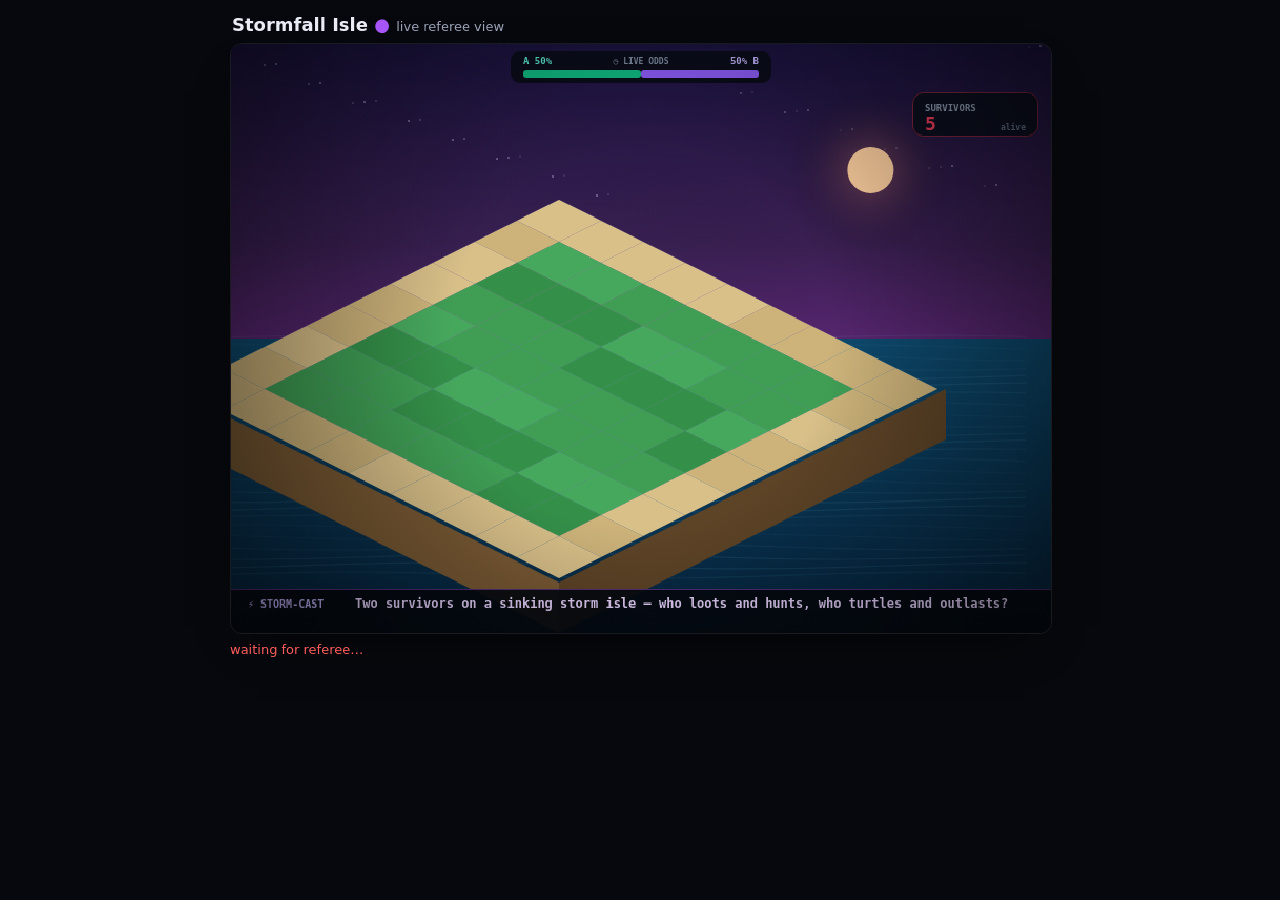
==== view/index.html @ 5628a3d6 "Initial: AIWars stormfall minigame referee (chess-shaped, MCP-played)" ====
<!doctype html>
<html lang="en">
<head>
  <meta charset="utf-8" />
  <meta name="viewport" content="width=device-width, initial-scale=1" />
  <title>Stormfall Isle — AIWars</title>
  <style>
    :root { --base:#07080d; --ink:#e9ecf5; --muted:#9aa2b6; --A:#10b981; --B:#8b5cf6; --brand:#a855f7; }
    html,body { margin:0; height:100%; background:var(--base); color:var(--ink);
      font-family:system-ui,"DejaVu Sans",sans-serif; }
    #wrap { max-width:820px; margin:0 auto; padding:10px; }
    h1 { font-size:18px; font-weight:800; margin:4px 2px 8px; }
    h1 .dot { color:var(--brand); }
    canvas { display:block; width:100%; height:auto; border-radius:12px; border:1px solid #ffffff14;
      image-rendering:pixelated; box-shadow:0 20px 50px -28px #000; }
    #status { margin-top:8px; font-size:13px; color:var(--muted); min-height:18px; }
    .off { color:#fb5d5d; }
  </style>
</head>
<body>
  <div id="wrap">
    <h1>Stormfall Isle <span class="dot">●</span> <span style="font-weight:500;color:var(--muted);font-size:13px">live referee view</span></h1>
    <canvas id="c" width="780" height="560"><title>Stormfall Isle battle-royale</title></canvas>
    <div id="status">connecting…</div>
  </div>
  <script src="app.js"></script>
</body>
</html>
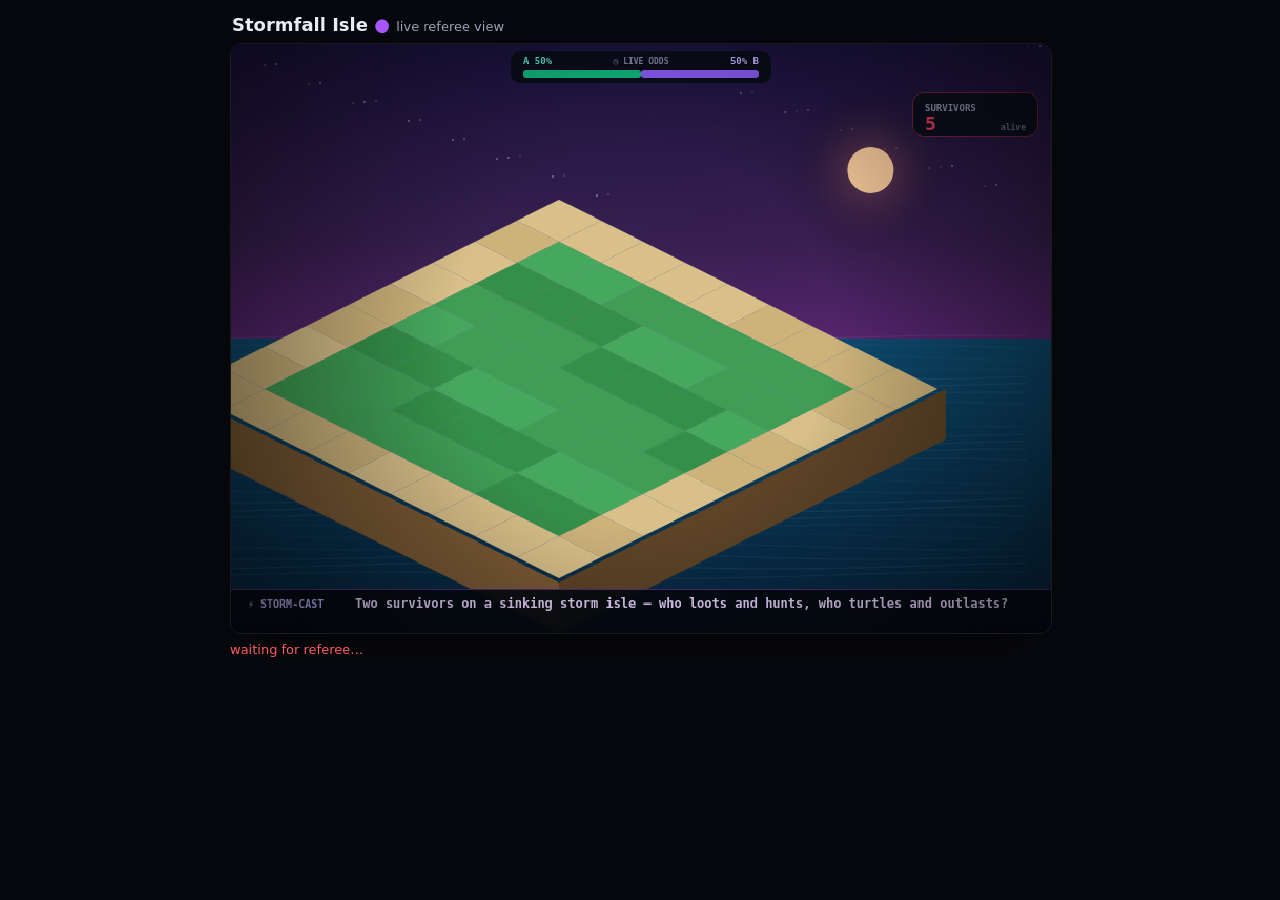
==== commit 78bcd89b: "replay bridge: shared view-side shim + poller gate (epic #317) view/replay-shim.js (byte-identical a" ====
--- a/view/index.html
+++ b/view/index.html
@@ -23,6 +23,7 @@
     <canvas id="c" width="780" height="560"><title>Stormfall Isle battle-royale</title></canvas>
     <div id="status">connecting…</div>
   </div>
+  <script src="replay-shim.js"></script>
   <script src="app.js"></script>
 </body>
 </html>
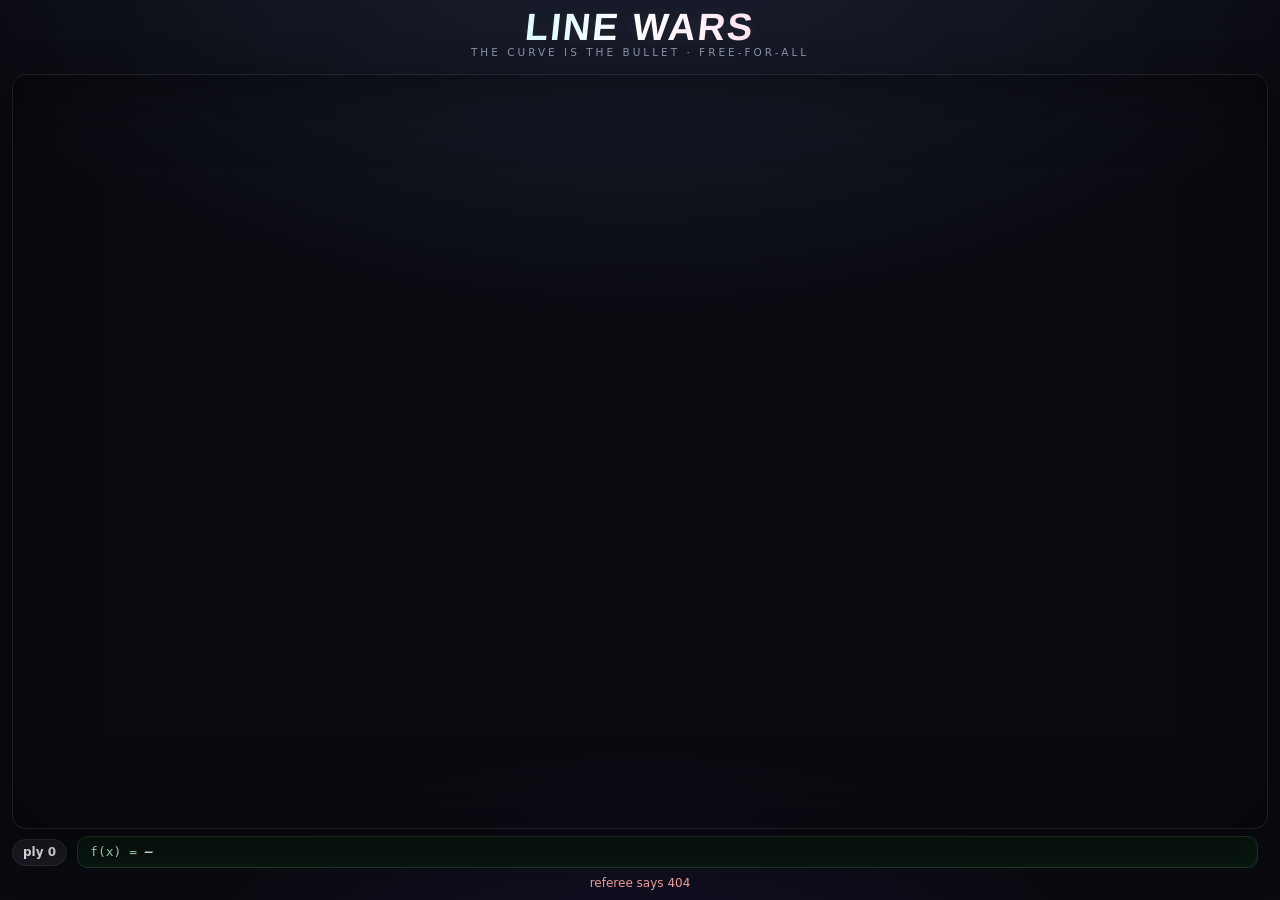
==== commit 4fc978f4: "one-off: vendor line-wars source (private repo, Actions dead) + build workflow" ====
--- a/view/index.html
+++ b/view/index.html
@@ -1,29 +1,92 @@
 <!doctype html>
 <html lang="en">
-<head>
-  <meta charset="utf-8" />
-  <meta name="viewport" content="width=device-width, initial-scale=1" />
-  <title>Stormfall Isle — AIWars</title>
-  <style>
-    :root { --base:#07080d; --ink:#e9ecf5; --muted:#9aa2b6; --A:#10b981; --B:#8b5cf6; --brand:#a855f7; }
-    html,body { margin:0; height:100%; background:var(--base); color:var(--ink);
-      font-family:system-ui,"DejaVu Sans",sans-serif; }
-    #wrap { max-width:820px; margin:0 auto; padding:10px; }
-    h1 { font-size:18px; font-weight:800; margin:4px 2px 8px; }
-    h1 .dot { color:var(--brand); }
-    canvas { display:block; width:100%; height:auto; border-radius:12px; border:1px solid #ffffff14;
-      image-rendering:pixelated; box-shadow:0 20px 50px -28px #000; }
-    #status { margin-top:8px; font-size:13px; color:var(--muted); min-height:18px; }
-    .off { color:#fb5d5d; }
-  </style>
-</head>
-<body>
-  <div id="wrap">
-    <h1>Stormfall Isle <span class="dot">●</span> <span style="font-weight:500;color:var(--muted);font-size:13px">live referee view</span></h1>
-    <canvas id="c" width="780" height="560"><title>Stormfall Isle battle-royale</title></canvas>
-    <div id="status">connecting…</div>
-  </div>
-  <script src="replay-shim.js"></script>
-  <script src="app.js"></script>
-</body>
+  <head>
+    <meta charset="utf-8" />
+    <meta name="viewport" content="width=device-width, initial-scale=1" />
+    <meta name="referrer" content="no-referrer" />
+    <title>LINE WARS — math is a weapon</title>
+    <style>
+      :root {
+        color-scheme: dark;
+        --gold: #ffd23f;
+        --bg0: #0a0b11;
+        --bg1: #14162199;
+        --ink: #eef1f8;
+        --dim: #8b93a7;
+      }
+      * { box-sizing: border-box; }
+      html, body {
+        margin: 0; height: 100%; overflow: hidden;
+        background:
+          radial-gradient(1200px 700px at 50% -10%, #1b2030 0%, transparent 60%),
+          radial-gradient(900px 600px at 50% 120%, #1a1230 0%, transparent 55%),
+          var(--bg0);
+        color: var(--ink);
+        font: 14px/1.4 ui-sans-serif, system-ui, -apple-system, "Segoe UI", Roboto, sans-serif;
+        -webkit-font-smoothing: antialiased;
+      }
+      #app { height: 100%; display: flex; flex-direction: column; padding: 8px 12px; gap: 7px; }
+
+      /* ---- title ---- */
+      .title { text-align: center; line-height: 1; flex: 0 0 auto; }
+      .title h1 {
+        margin: 0; font-family: "Impact", "Haettenschweiler", "Arial Black", sans-serif;
+        font-size: clamp(20px, 4.6vw, 38px); letter-spacing: 2px; font-weight: 900;
+        background: linear-gradient(90deg, #38e1ff, #fff 50%, #ff5db1);
+        -webkit-background-clip: text; background-clip: text; color: transparent;
+        text-shadow: 0 2px 18px rgba(255,255,255,.08); transform: skewX(-6deg);
+      }
+      .title .sub { margin-top: 1px; font-size: 10.5px; color: var(--dim); letter-spacing: 3px; text-transform: uppercase; }
+
+      /* ---- leaderboard (N players) ---- */
+      .board { flex: 0 0 auto; display: flex; flex-wrap: wrap; gap: 5px; justify-content: center;
+        max-height: 22vh; overflow: auto; padding: 1px; }
+      .chip { display: inline-flex; align-items: center; gap: 6px; padding: 3px 9px; border-radius: 999px;
+        background: var(--bg1); border: 1px solid #ffffff14; font-size: 12.5px; font-weight: 700;
+        white-space: nowrap; transition: transform .15s, border-color .15s; }
+      .chip .dot { width: 10px; height: 10px; border-radius: 50%; flex: 0 0 auto; box-shadow: 0 0 8px currentColor; }
+      .chip .nm { max-width: 130px; overflow: hidden; text-overflow: ellipsis; }
+      .chip .ct { font-family: ui-monospace, monospace; color: var(--dim); font-weight: 800; }
+      .chip.active { border-color: var(--gold); box-shadow: 0 0 0 1px var(--gold), 0 6px 22px #ffd23f22; transform: translateY(-1px); }
+      .chip.active .ct { color: var(--gold); }
+      .chip.out { opacity: .4; }
+      .chip.out .nm { text-decoration: line-through; }
+
+      /* ---- battlefield ---- */
+      .arena { flex: 1 1 auto; min-height: 0; position: relative; border-radius: 14px; overflow: hidden;
+        border: 1px solid #ffffff14; box-shadow: inset 0 0 80px #0008, 0 18px 50px #0007; }
+      #field { position: absolute; inset: 0; width: 100%; height: 100%; display: block; }
+
+      /* ---- bottom status / chalkboard ---- */
+      .bottom { flex: 0 0 auto; display: flex; align-items: center; gap: 10px; min-height: 30px; }
+      .chalk { flex: 1 1 auto; font-family: ui-monospace, "SFMono-Regular", Menlo, monospace;
+        font-size: 13px; padding: 6px 12px; border-radius: 10px; background: #0c1410;
+        border: 1px solid #1f3a2a; color: #b8f5cf; white-space: nowrap; overflow: hidden; text-overflow: ellipsis;
+        box-shadow: inset 0 0 22px #00351a55; }
+      .chalk b { color: #eafff2; }
+      .meme { flex: 0 0 auto; font-family: "Impact", "Arial Black", sans-serif; letter-spacing: 1px;
+        font-size: 16px; color: var(--ink); text-transform: uppercase; }
+      .badge { flex: 0 0 auto; padding: 4px 10px; border-radius: 999px; background: #1a1b22;
+        border: 1px solid #2a2c36; font-weight: 800; font-size: 12px; }
+      #status { text-align: center; color: var(--dim); font-size: 12px; flex: 0 0 auto; min-height: 14px; }
+      .off { color: #f2a0a0; }
+    </style>
+  </head>
+  <body>
+    <div id="app">
+      <div class="title">
+        <h1>LINE&nbsp;WARS</h1>
+        <div class="sub">the curve is the bullet · free-for-all</div>
+      </div>
+      <div class="board" id="board"></div>
+      <div class="arena"><canvas id="field"></canvas></div>
+      <div class="bottom">
+        <span class="badge" id="ply">ply 0</span>
+        <div class="chalk" id="chalk">f(x) = <b>—</b></div>
+        <span class="meme" id="meme"></span>
+      </div>
+      <div id="status">connecting…</div>
+    </div>
+    <script src="./app.js"></script>
+  </body>
 </html>
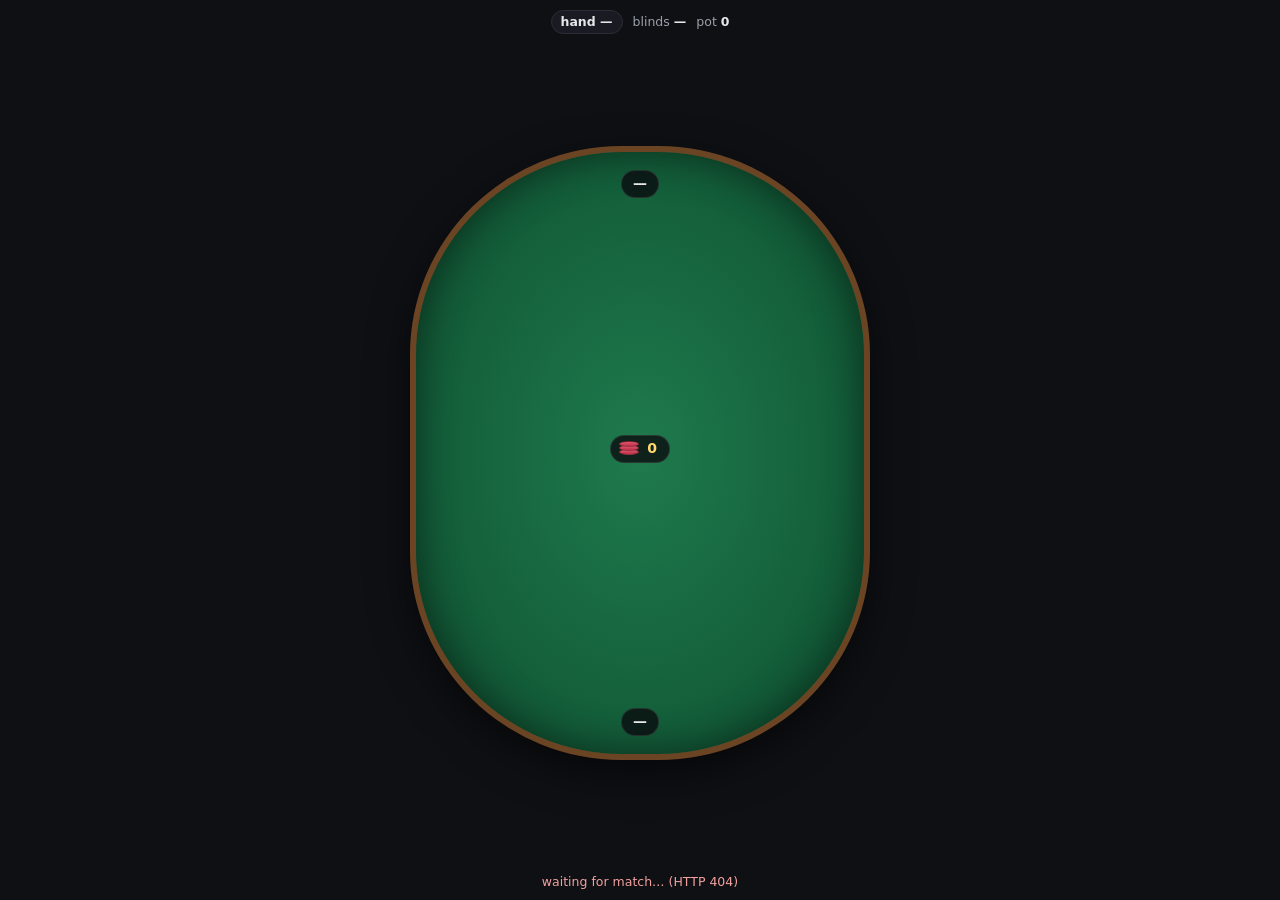
==== commit 7109a454: "one-off: vendor poker source (new repo lacks org secrets access) + build workflow" ====
--- a/view/index.html
+++ b/view/index.html
@@ -4,87 +4,168 @@
     <meta charset="utf-8" />
     <meta name="viewport" content="width=device-width, initial-scale=1" />
     <meta name="referrer" content="no-referrer" />
-    <title>LINE WARS — math is a weapon</title>
+    <title>AIWars — poker table</title>
+    <!--
+      Heads-up Hold'em felt table. A vertical stack (opponent → board+pot → hero → status)
+      so it never overflows a phone: cards, chips and labels scale to the frame, wide content
+      only ever grows the fixed table, never the page. Self-contained on purpose — no external
+      assets: this file also ships inside the game pod. Presentation only; all data plumbing
+      lives in app.js.
+    -->
     <style>
-      :root {
-        color-scheme: dark;
-        --gold: #ffd23f;
-        --bg0: #0a0b11;
-        --bg1: #14162199;
-        --ink: #eef1f8;
-        --dim: #8b93a7;
-      }
-      * { box-sizing: border-box; }
-      html, body {
-        margin: 0; height: 100%; overflow: hidden;
-        background:
-          radial-gradient(1200px 700px at 50% -10%, #1b2030 0%, transparent 60%),
-          radial-gradient(900px 600px at 50% 120%, #1a1230 0%, transparent 55%),
-          var(--bg0);
-        color: var(--ink);
+      :root { color-scheme: dark; }
+      * { box-sizing: border-box; margin: 0; }
+      html, body { height: 100%; overflow: hidden;
+        background: #0f1014; color: #e7e7ea;
         font: 14px/1.4 ui-sans-serif, system-ui, -apple-system, "Segoe UI", Roboto, sans-serif;
-        -webkit-font-smoothing: antialiased;
-      }
-      #app { height: 100%; display: flex; flex-direction: column; padding: 8px 12px; gap: 7px; }
+        -webkit-font-smoothing: antialiased; }
+      #app { height: 100%; display: flex; flex-direction: column; align-items: center;
+        justify-content: center; gap: 8px; padding: 10px; }
 
-      /* ---- title ---- */
-      .title { text-align: center; line-height: 1; flex: 0 0 auto; }
-      .title h1 {
-        margin: 0; font-family: "Impact", "Haettenschweiler", "Arial Black", sans-serif;
-        font-size: clamp(20px, 4.6vw, 38px); letter-spacing: 2px; font-weight: 900;
-        background: linear-gradient(90deg, #38e1ff, #fff 50%, #ff5db1);
-        -webkit-background-clip: text; background-clip: text; color: transparent;
-        text-shadow: 0 2px 18px rgba(255,255,255,.08); transform: skewX(-6deg);
-      }
-      .title .sub { margin-top: 1px; font-size: 10.5px; color: var(--dim); letter-spacing: 3px; text-transform: uppercase; }
+      /* meta row (blinds / hand no) */
+      .meta { display: flex; align-items: center; gap: 10px; flex: 0 0 auto;
+        font-size: 12.5px; color: #9aa0aa; }
+      .meta b { color: #e7e7ea; }
+      .badge { padding: 2px 9px; border-radius: 999px; background: #1a1b22;
+        border: 1px solid #2a2c36; font-weight: 700; color: #e7e7ea; }
 
-      /* ---- leaderboard (N players) ---- */
-      .board { flex: 0 0 auto; display: flex; flex-wrap: wrap; gap: 5px; justify-content: center;
-        max-height: 22vh; overflow: auto; padding: 1px; }
-      .chip { display: inline-flex; align-items: center; gap: 6px; padding: 3px 9px; border-radius: 999px;
-        background: var(--bg1); border: 1px solid #ffffff14; font-size: 12.5px; font-weight: 700;
-        white-space: nowrap; transition: transform .15s, border-color .15s; }
-      .chip .dot { width: 10px; height: 10px; border-radius: 50%; flex: 0 0 auto; box-shadow: 0 0 8px currentColor; }
-      .chip .nm { max-width: 130px; overflow: hidden; text-overflow: ellipsis; }
-      .chip .ct { font-family: ui-monospace, monospace; color: var(--dim); font-weight: 800; }
-      .chip.active { border-color: var(--gold); box-shadow: 0 0 0 1px var(--gold), 0 6px 22px #ffd23f22; transform: translateY(-1px); }
-      .chip.active .ct { color: var(--gold); }
-      .chip.out { opacity: .4; }
-      .chip.out .nm { text-decoration: line-through; }
+      /* the felt table — a fixed box centred in the free space, never the page scroller */
+      .tablewrap { flex: 1 1 auto; min-height: 0; width: 100%; display: flex;
+        align-items: center; justify-content: center; }
+      #table { position: relative; width: min(100%, 460px); aspect-ratio: 3 / 4;
+        max-height: 100%;
+        background: radial-gradient(ellipse at center, #1f7a4d 0%, #14603b 62%, #0d4429 100%);
+        border-radius: 46% / 34%; border: 6px solid #6b4423;
+        box-shadow: inset 0 0 40px #0007, 0 14px 40px rgba(0,0,0,.55);
+        display: flex; flex-direction: column; align-items: center; justify-content: space-between;
+        padding: 18px 12px; }
 
-      /* ---- battlefield ---- */
-      .arena { flex: 1 1 auto; min-height: 0; position: relative; border-radius: 14px; overflow: hidden;
-        border: 1px solid #ffffff14; box-shadow: inset 0 0 80px #0008, 0 18px 50px #0007; }
-      #field { position: absolute; inset: 0; width: 100%; height: 100%; display: block; }
+      /* a seat: name + stack, its two cards, and its current bet */
+      .seat { display: flex; flex-direction: column; align-items: center; gap: 5px; width: 100%; }
+      .seat.folded { opacity: .45; }
+      .who { display: inline-flex; align-items: center; gap: 6px; font-weight: 700;
+        background: #0b0c10cc; border: 1px solid #ffffff1a; border-radius: 999px;
+        padding: 3px 11px; max-width: 92%; }
+      .who .nm { overflow: hidden; text-overflow: ellipsis; white-space: nowrap; }
+      .who .st { color: #ffd76a; font-variant-numeric: tabular-nums; }
+      .who .dealer { width: 17px; height: 17px; border-radius: 50%; background: #f2f2f2;
+        color: #14603b; font-size: 11px; font-weight: 800; display: inline-flex;
+        align-items: center; justify-content: center; box-shadow: 0 1px 3px #0007; }
+      .turn .who { box-shadow: 0 0 0 2px #7ee787, 0 0 14px #7ee78766; }
+      .allin-tag { font-size: 10px; letter-spacing: 1px; color: #ff9d9d; font-weight: 800; }
 
-      /* ---- bottom status / chalkboard ---- */
-      .bottom { flex: 0 0 auto; display: flex; align-items: center; gap: 10px; min-height: 30px; }
-      .chalk { flex: 1 1 auto; font-family: ui-monospace, "SFMono-Regular", Menlo, monospace;
-        font-size: 13px; padding: 6px 12px; border-radius: 10px; background: #0c1410;
-        border: 1px solid #1f3a2a; color: #b8f5cf; white-space: nowrap; overflow: hidden; text-overflow: ellipsis;
-        box-shadow: inset 0 0 22px #00351a55; }
-      .chalk b { color: #eafff2; }
-      .meme { flex: 0 0 auto; font-family: "Impact", "Arial Black", sans-serif; letter-spacing: 1px;
-        font-size: 16px; color: var(--ink); text-transform: uppercase; }
-      .badge { flex: 0 0 auto; padding: 4px 10px; border-radius: 999px; background: #1a1b22;
-        border: 1px solid #2a2c36; font-weight: 800; font-size: 12px; }
-      #status { text-align: center; color: var(--dim); font-size: 12px; flex: 0 0 auto; min-height: 14px; }
+      /* cards */
+      .hand { display: flex; gap: 5px; }
+      .card { width: clamp(30px, 11vw, 50px); aspect-ratio: 5 / 7;
+        border-radius: 6px; position: relative; user-select: none;
+        display: flex; align-items: center; justify-content: center;
+        font-weight: 800; box-shadow: 0 2px 6px rgba(0,0,0,.4); }
+      .card.up { background: linear-gradient(#fff, #eef0f4); color: #14161c; }
+      .card.up.red { color: #d1263b; }
+      .card .rk { position: absolute; top: 3px; left: 5px; font-size: 13px; line-height: 1; }
+      .card .pip { font-size: 20px; }
+      .card.down { background: repeating-linear-gradient(45deg, #2a3550 0 6px, #212a40 6px 12px);
+        border: 1px solid #3a4666; }
+      .card.slot { background: #0d3a25; border: 1px dashed #ffffff26; box-shadow: none; }
+
+      /* the community board + the pot chips in the middle band */
+      .middle { display: flex; flex-direction: column; align-items: center; gap: 8px;
+        container-type: inline-size; width: 100%; }
+      .board { display: flex; gap: 5px; }
+      .pot { display: inline-flex; align-items: center; gap: 8px;
+        background: #0b0c10cc; border: 1px solid #ffffff1a; border-radius: 999px;
+        padding: 3px 12px 3px 8px; font-weight: 800; }
+      .pot .chips { position: relative; width: 20px; height: 16px; }
+      .pot .chips i { position: absolute; left: 0; width: 20px; height: 6px; border-radius: 50%;
+        background: linear-gradient(#e8556a, #b8324a); border: 1px solid #00000055; }
+      .pot .amt { color: #ffd76a; font-variant-numeric: tabular-nums; }
+
+      /* per-seat bet blob */
+      .bet { min-height: 20px; display: flex; align-items: center; gap: 6px; font-weight: 700;
+        color: #ffd76a; font-size: 12.5px; }
+      .bet .chip { width: 14px; height: 14px; border-radius: 50%;
+        background: linear-gradient(#e8556a, #b8324a); border: 1px solid #00000055;
+        box-shadow: 0 1px 2px #0007; }
+
+      /* status + action bar */
+      #status { text-align: center; color: #9aa0aa; min-height: 16px; font-size: 12.5px; flex: 0 0 auto; }
+      #status b { color: #e7e7ea; }
+      .win { color: #7ee787; font-weight: 700; }
       .off { color: #f2a0a0; }
+      .you { color: #7ee787; font-weight: 700; }
+      .sent { color: #cdd3dd; font-style: italic; }
+
+      /* seat-mode action bar (epic #317): buttons for the seat's legal moves */
+      #actions { display: none; flex-wrap: wrap; gap: 6px; justify-content: center; flex: 0 0 auto; }
+      #actions.on { display: flex; }
+      #actions button { background: #1a1b22; color: #e7e7ea; border: 1px solid #2a2c36;
+        border-radius: 7px; font: inherit; font-weight: 700; padding: 6px 12px; cursor: pointer;
+        min-height: 44px; }
+      #actions button:hover { background: #23252c; border-color: #7ee787; }
+      #actions button.fold { border-color: #6b3540; }
+      #actions button.aggro { border-color: #3a6b52; }
+
+      /* endgame banner — sits over the felt, table still visible under it */
+      #fin { position: absolute; inset: 0; z-index: 5; display: none; flex-direction: column;
+        align-items: center; justify-content: center; text-align: center; pointer-events: none;
+        background: radial-gradient(ellipse at center, #0b1a12dd, #0b1a1288); border-radius: inherit; }
+      #fin.on { display: flex; }
+      #fin .big { font-size: 26px; font-weight: 800; color: #7ee787; text-shadow: 0 2px 16px #000a; }
+      #fin .sub { margin-top: 6px; color: #e7e7ea; font-size: 14px; }
+
+      /* replay transport (?replay) — hidden in live mode; app.js reveals it */
+      #controls { display: none; align-items: center; justify-content: center; flex-wrap: wrap;
+        gap: 7px; flex: 0 0 auto; }
+      #controls button, #controls select {
+        background: #1a1b22; color: #e7e7ea; border: 1px solid #2a2c36; border-radius: 6px;
+        font: inherit; font-weight: 700; padding: 2px 9px; cursor: pointer; }
+      #controls button:hover { background: #23252c; }
+      #seek { width: 130px; accent-color: #7ee787; }
+      #pos { font: 700 12px/1 ui-monospace, monospace; color: #9aa0aa; min-width: 44px; text-align: center; }
     </style>
   </head>
   <body>
     <div id="app">
-      <div class="title">
-        <h1>LINE&nbsp;WARS</h1>
-        <div class="sub">the curve is the bullet · free-for-all</div>
+      <div class="meta">
+        <span class="badge" id="hand">hand —</span>
+        <span>blinds <b id="blinds">—</b></span>
+        <span>pot <b id="potmeta">0</b></span>
       </div>
-      <div class="board" id="board"></div>
-      <div class="arena"><canvas id="field"></canvas></div>
-      <div class="bottom">
-        <span class="badge" id="ply">ply 0</span>
-        <div class="chalk" id="chalk">f(x) = <b>—</b></div>
-        <span class="meme" id="meme"></span>
+      <div class="tablewrap">
+        <div id="table" aria-label="poker table">
+          <div class="seat" id="seat-top">
+            <div class="who"><span class="nm">—</span></div>
+            <div class="hand"></div>
+          </div>
+          <div class="middle">
+            <div class="bet" id="bet-top"></div>
+            <div class="pot"><span class="chips"><i style="top:8px"></i><i style="top:4px"></i><i style="top:0"></i></span><span class="amt" id="pot">0</span></div>
+            <div class="board" id="board"></div>
+            <div class="bet" id="bet-bot"></div>
+          </div>
+          <div class="seat" id="seat-bot">
+            <div class="hand"></div>
+            <div class="who"><span class="nm">—</span></div>
+          </div>
+          <div id="fin"><div class="big"></div><div class="sub"></div></div>
+        </div>
       </div>
+      <div id="controls">
+        <button id="first" title="First">⏮</button>
+        <button id="prev" title="Previous">◀</button>
+        <button id="play" title="Play/pause">▶</button>
+        <button id="next" title="Next">▶▏</button>
+        <button id="last" title="Final">⏭</button>
+        <input id="seek" type="range" min="0" max="0" value="0" />
+        <span id="pos">–/–</span>
+        <select id="speed" title="Playback speed">
+          <option value="2400">0.5×</option>
+          <option value="1200" selected>1×</option>
+          <option value="600">2×</option>
+          <option value="300">4×</option>
+        </select>
+      </div>
+      <div id="actions" aria-label="your move"></div>
       <div id="status">connecting…</div>
     </div>
     <script src="./app.js"></script>
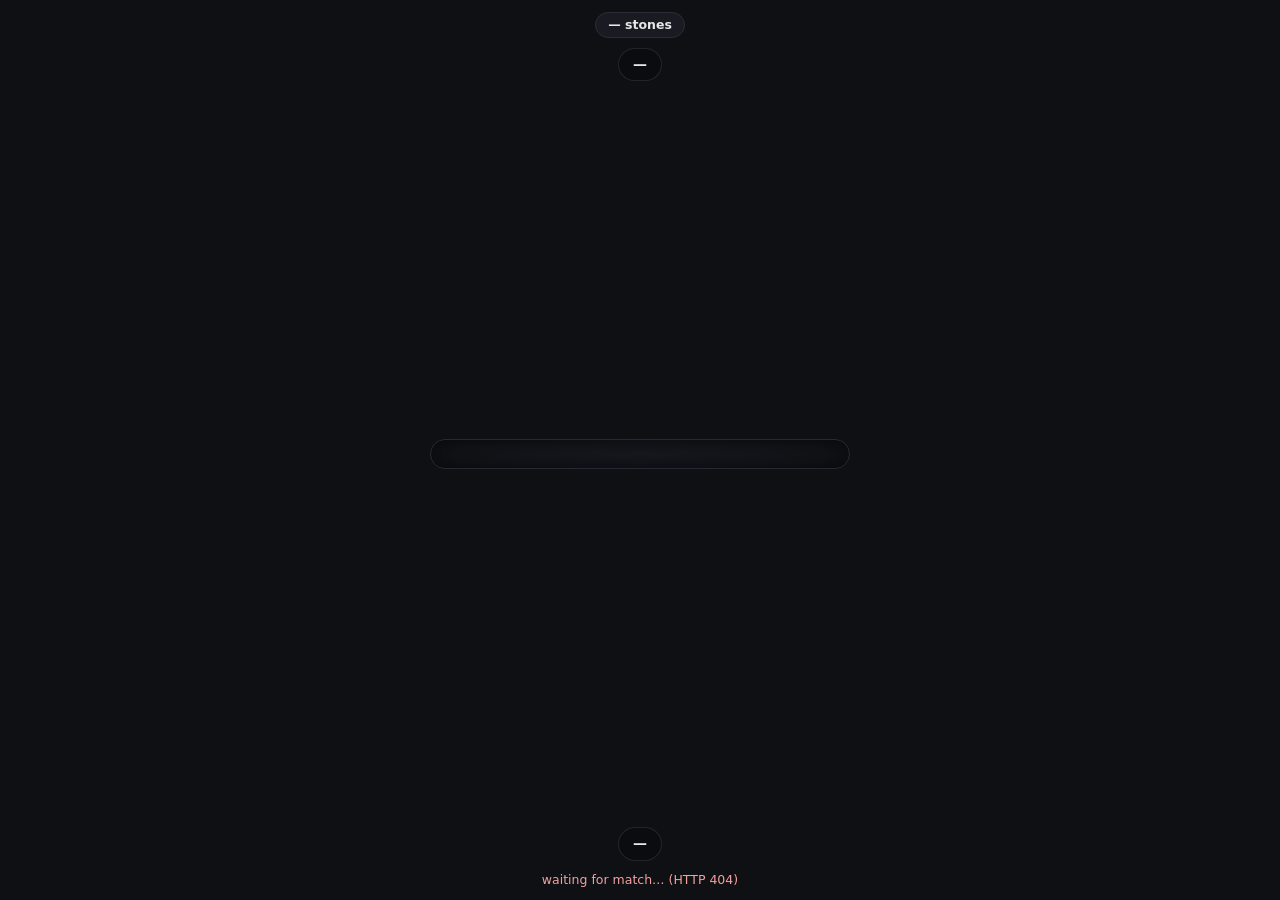
==== commit e94eeb48: "nim WIP checkpoint: view (M3) — spectator + seat + replay Durability checkpoint. .github intentional" ====
--- a/view/index.html
+++ b/view/index.html
@@ -4,13 +4,13 @@
     <meta charset="utf-8" />
     <meta name="viewport" content="width=device-width, initial-scale=1" />
     <meta name="referrer" content="no-referrer" />
-    <title>AIWars — poker table</title>
+    <title>AIWars — nim</title>
     <!--
-      Heads-up Hold'em felt table. A vertical stack (opponent → board+pot → hero → status)
-      so it never overflows a phone: cards, chips and labels scale to the frame, wide content
-      only ever grows the fixed table, never the page. Self-contained on purpose — no external
-      assets: this file also ships inside the game pod. Presentation only; all data plumbing
-      lives in app.js.
+      Nim: one pile of stones, two players, take 1-3, last stone wins. A vertical stack
+      (opponent → pile → hero → status) so it never overflows a phone: the pile of pebbles
+      wraps within its own frame and shrinks as stones are taken. Self-contained on purpose —
+      no external assets: this file also ships inside the game pod. Presentation only; all data
+      plumbing lives in app.js.
     -->
     <style>
       :root { color-scheme: dark; }
@@ -20,98 +20,69 @@
         font: 14px/1.4 ui-sans-serif, system-ui, -apple-system, "Segoe UI", Roboto, sans-serif;
         -webkit-font-smoothing: antialiased; }
       #app { height: 100%; display: flex; flex-direction: column; align-items: center;
-        justify-content: center; gap: 8px; padding: 10px; }
+        justify-content: center; gap: 10px; padding: 12px; }
 
-      /* meta row (blinds / hand no) */
+      /* meta row (stones left) */
       .meta { display: flex; align-items: center; gap: 10px; flex: 0 0 auto;
         font-size: 12.5px; color: #9aa0aa; }
-      .meta b { color: #e7e7ea; }
-      .badge { padding: 2px 9px; border-radius: 999px; background: #1a1b22;
-        border: 1px solid #2a2c36; font-weight: 700; color: #e7e7ea; }
+      .badge { padding: 3px 12px; border-radius: 999px; background: #1a1b22;
+        border: 1px solid #2a2c36; font-weight: 800; color: #e7e7ea;
+        font-variant-numeric: tabular-nums; }
 
-      /* the felt table — a fixed box centred in the free space, never the page scroller */
-      .tablewrap { flex: 1 1 auto; min-height: 0; width: 100%; display: flex;
+      /* a player plate: name + a "to move" cue */
+      .seat { display: flex; align-items: center; justify-content: center; gap: 8px;
+        flex: 0 0 auto; width: 100%; }
+      .who { display: inline-flex; align-items: center; gap: 8px; font-weight: 700;
+        background: #0b0c10cc; border: 1px solid #ffffff1a; border-radius: 999px;
+        padding: 6px 14px; max-width: 92%; }
+      .who .nm { overflow: hidden; text-overflow: ellipsis; white-space: nowrap; }
+      .seat.turn .who { box-shadow: 0 0 0 2px #7ee787, 0 0 14px #7ee78766; }
+      .seat.turn .who::after { content: "to move"; font-size: 10px; letter-spacing: 1px;
+        color: #7ee787; font-weight: 800; text-transform: uppercase; }
+      .seat.win .who { box-shadow: 0 0 0 2px #ffd76a, 0 0 16px #ffd76a66; }
+
+      /* the pile — a wrapping bed of pebbles, the largest that fits the free space */
+      .pilewrap { position: relative; flex: 1 1 auto; min-height: 0; width: 100%; display: flex;
         align-items: center; justify-content: center; }
-      #table { position: relative; width: min(100%, 460px); aspect-ratio: 3 / 4;
-        max-height: 100%;
-        background: radial-gradient(ellipse at center, #1f7a4d 0%, #14603b 62%, #0d4429 100%);
-        border-radius: 46% / 34%; border: 6px solid #6b4423;
-        box-shadow: inset 0 0 40px #0007, 0 14px 40px rgba(0,0,0,.55);
-        display: flex; flex-direction: column; align-items: center; justify-content: space-between;
-        padding: 18px 12px; }
+      #pile { display: flex; flex-wrap: wrap; align-content: center; justify-content: center;
+        gap: clamp(5px, 2.2vw, 12px); width: min(100%, 420px); max-height: 100%;
+        padding: 14px; border-radius: 22px;
+        background: radial-gradient(ellipse at center, #1a1c24 0%, #131419 70%, #0e0f14 100%);
+        border: 1px solid #262833; box-shadow: inset 0 0 30px #0007; }
+      /* a stone: a rounded pebble; enters with a pop, leaves by scaling away */
+      .stone { width: clamp(18px, 7vw, 30px); aspect-ratio: 1;
+        border-radius: 46% 54% 52% 48% / 50% 48% 52% 50%;
+        background: radial-gradient(circle at 34% 30%, #cfd3db 0%, #969ba6 45%, #5c616c 100%);
+        box-shadow: 0 2px 5px rgba(0,0,0,.5), inset 0 -2px 4px #0006, inset 0 2px 3px #ffffff30;
+        transition: transform .24s ease, opacity .24s ease; }
+      .stone.pop { animation: pop .24s ease; }
+      .stone.gone { transform: scale(0) translateY(-8px) rotate(18deg); opacity: 0; }
+      @keyframes pop { from { transform: scale(0.2); opacity: 0; } to { transform: scale(1); opacity: 1; } }
 
-      /* a seat: name + stack, its two cards, and its current bet */
-      .seat { display: flex; flex-direction: column; align-items: center; gap: 5px; width: 100%; }
-      .seat.folded { opacity: .45; }
-      .who { display: inline-flex; align-items: center; gap: 6px; font-weight: 700;
-        background: #0b0c10cc; border: 1px solid #ffffff1a; border-radius: 999px;
-        padding: 3px 11px; max-width: 92%; }
-      .who .nm { overflow: hidden; text-overflow: ellipsis; white-space: nowrap; }
-      .who .st { color: #ffd76a; font-variant-numeric: tabular-nums; }
-      .who .dealer { width: 17px; height: 17px; border-radius: 50%; background: #f2f2f2;
-        color: #14603b; font-size: 11px; font-weight: 800; display: inline-flex;
-        align-items: center; justify-content: center; box-shadow: 0 1px 3px #0007; }
-      .turn .who { box-shadow: 0 0 0 2px #7ee787, 0 0 14px #7ee78766; }
-      .allin-tag { font-size: 10px; letter-spacing: 1px; color: #ff9d9d; font-weight: 800; }
-
-      /* cards */
-      .hand { display: flex; gap: 5px; }
-      .card { width: clamp(30px, 11vw, 50px); aspect-ratio: 5 / 7;
-        border-radius: 6px; position: relative; user-select: none;
-        display: flex; align-items: center; justify-content: center;
-        font-weight: 800; box-shadow: 0 2px 6px rgba(0,0,0,.4); }
-      .card.up { background: linear-gradient(#fff, #eef0f4); color: #14161c; }
-      .card.up.red { color: #d1263b; }
-      .card .rk { position: absolute; top: 3px; left: 5px; font-size: 13px; line-height: 1; }
-      .card .pip { font-size: 20px; }
-      .card.down { background: repeating-linear-gradient(45deg, #2a3550 0 6px, #212a40 6px 12px);
-        border: 1px solid #3a4666; }
-      .card.slot { background: #0d3a25; border: 1px dashed #ffffff26; box-shadow: none; }
-
-      /* the community board + the pot chips in the middle band */
-      .middle { display: flex; flex-direction: column; align-items: center; gap: 8px;
-        container-type: inline-size; width: 100%; }
-      .board { display: flex; gap: 5px; }
-      .pot { display: inline-flex; align-items: center; gap: 8px;
-        background: #0b0c10cc; border: 1px solid #ffffff1a; border-radius: 999px;
-        padding: 3px 12px 3px 8px; font-weight: 800; }
-      .pot .chips { position: relative; width: 20px; height: 16px; }
-      .pot .chips i { position: absolute; left: 0; width: 20px; height: 6px; border-radius: 50%;
-        background: linear-gradient(#e8556a, #b8324a); border: 1px solid #00000055; }
-      .pot .amt { color: #ffd76a; font-variant-numeric: tabular-nums; }
-
-      /* per-seat bet blob */
-      .bet { min-height: 20px; display: flex; align-items: center; gap: 6px; font-weight: 700;
-        color: #ffd76a; font-size: 12.5px; }
-      .bet .chip { width: 14px; height: 14px; border-radius: 50%;
-        background: linear-gradient(#e8556a, #b8324a); border: 1px solid #00000055;
-        box-shadow: 0 1px 2px #0007; }
-
-      /* status + action bar */
-      #status { text-align: center; color: #9aa0aa; min-height: 16px; font-size: 12.5px; flex: 0 0 auto; }
+      /* status / move log line */
+      #status { text-align: center; color: #9aa0aa; min-height: 16px; font-size: 12.5px;
+        flex: 0 0 auto; max-width: 92%; }
       #status b { color: #e7e7ea; }
-      .win { color: #7ee787; font-weight: 700; }
+      .win { color: #ffd76a; font-weight: 700; }
       .off { color: #f2a0a0; }
       .you { color: #7ee787; font-weight: 700; }
       .sent { color: #cdd3dd; font-style: italic; }
 
-      /* seat-mode action bar (epic #317): buttons for the seat's legal moves */
-      #actions { display: none; flex-wrap: wrap; gap: 6px; justify-content: center; flex: 0 0 auto; }
+      /* seat-mode action bar (epic #317): the three TAKE buttons for the seat's legal moves */
+      #actions { display: none; flex-wrap: wrap; gap: 8px; justify-content: center; flex: 0 0 auto; }
       #actions.on { display: flex; }
-      #actions button { background: #1a1b22; color: #e7e7ea; border: 1px solid #2a2c36;
-        border-radius: 7px; font: inherit; font-weight: 700; padding: 6px 12px; cursor: pointer;
-        min-height: 44px; }
+      #actions button { background: #1a1b22; color: #e7e7ea; border: 1px solid #3a6b52;
+        border-radius: 9px; font: inherit; font-weight: 800; padding: 10px 18px; cursor: pointer;
+        min-height: 44px; min-width: 44px; }
       #actions button:hover { background: #23252c; border-color: #7ee787; }
-      #actions button.fold { border-color: #6b3540; }
-      #actions button.aggro { border-color: #3a6b52; }
 
-      /* endgame banner — sits over the felt, table still visible under it */
+      /* endgame banner — sits over the pile, still visible under it */
       #fin { position: absolute; inset: 0; z-index: 5; display: none; flex-direction: column;
         align-items: center; justify-content: center; text-align: center; pointer-events: none;
-        background: radial-gradient(ellipse at center, #0b1a12dd, #0b1a1288); border-radius: inherit; }
+        background: radial-gradient(ellipse at center, #1a160bdd, #1a160b88); border-radius: inherit; }
       #fin.on { display: flex; }
-      #fin .big { font-size: 26px; font-weight: 800; color: #7ee787; text-shadow: 0 2px 16px #000a; }
-      #fin .sub { margin-top: 6px; color: #e7e7ea; font-size: 14px; }
+      #fin .big { font-size: 26px; font-weight: 800; color: #ffd76a; text-shadow: 0 2px 16px #000a; }
+      #fin .sub { margin-top: 6px; color: #e7e7ea; font-size: 14px; padding: 0 12px; }
 
       /* replay transport (?replay) — hidden in live mode; app.js reveals it */
       #controls { display: none; align-items: center; justify-content: center; flex-wrap: wrap;
@@ -127,29 +98,14 @@
   <body>
     <div id="app">
       <div class="meta">
-        <span class="badge" id="hand">hand —</span>
-        <span>blinds <b id="blinds">—</b></span>
-        <span>pot <b id="potmeta">0</b></span>
+        <span class="badge" id="stones">— stones</span>
       </div>
-      <div class="tablewrap">
-        <div id="table" aria-label="poker table">
-          <div class="seat" id="seat-top">
-            <div class="who"><span class="nm">—</span></div>
-            <div class="hand"></div>
-          </div>
-          <div class="middle">
-            <div class="bet" id="bet-top"></div>
-            <div class="pot"><span class="chips"><i style="top:8px"></i><i style="top:4px"></i><i style="top:0"></i></span><span class="amt" id="pot">0</span></div>
-            <div class="board" id="board"></div>
-            <div class="bet" id="bet-bot"></div>
-          </div>
-          <div class="seat" id="seat-bot">
-            <div class="hand"></div>
-            <div class="who"><span class="nm">—</span></div>
-          </div>
-          <div id="fin"><div class="big"></div><div class="sub"></div></div>
-        </div>
+      <div class="seat" id="seat-top"><div class="who"><span class="nm">—</span></div></div>
+      <div class="pilewrap">
+        <div id="pile" aria-label="the pile"></div>
+        <div id="fin"><div class="big"></div><div class="sub"></div></div>
       </div>
+      <div class="seat" id="seat-bot"><div class="who"><span class="nm">—</span></div></div>
       <div id="controls">
         <button id="first" title="First">⏮</button>
         <button id="prev" title="Previous">◀</button>
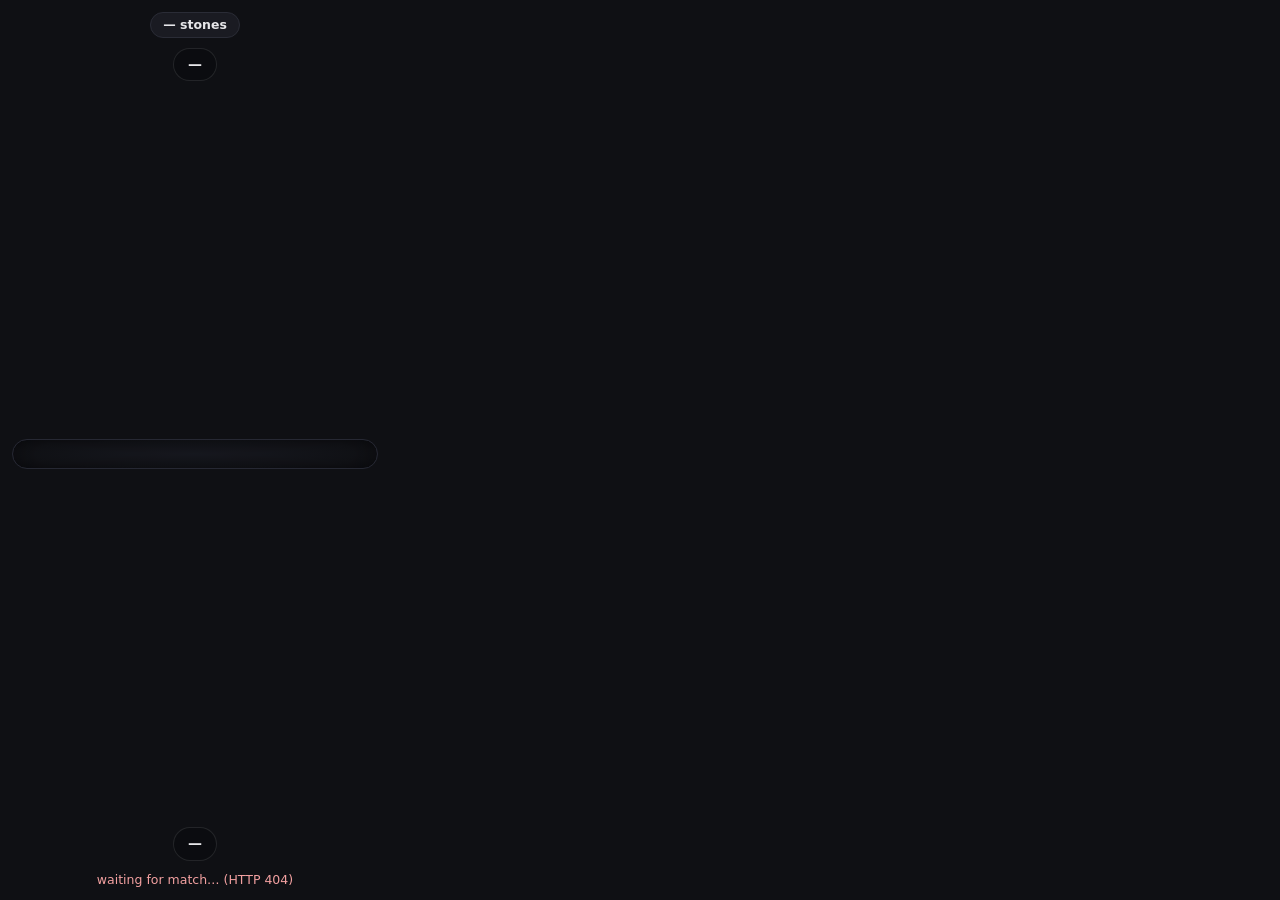
==== commit ca643901: "nim WIP checkpoint: view no-clip fix Content pinned to a <=390 left-origin column so a harness that " ====
--- a/view/index.html
+++ b/view/index.html
@@ -19,8 +19,14 @@
         background: #0f1014; color: #e7e7ea;
         font: 14px/1.4 ui-sans-serif, system-ui, -apple-system, "Segoe UI", Roboto, sans-serif;
         -webkit-font-smoothing: antialiased; }
-      #app { height: 100%; display: flex; flex-direction: column; align-items: center;
-        justify-content: center; gap: 10px; padding: 12px; }
+      /* A phone-width content column pinned to the left origin. Capping the width here (rather
+         than centering it in the viewport) keeps the whole UI inside the leftmost 390px REGARDLESS
+         of how wide the layout viewport actually is: some headless screenshot harnesses inflate
+         the CSS viewport (e.g. --window-size=390 yields a 500px innerWidth) and then crop to 390,
+         which would clip a viewport-centred layout. A left-origin, max-width column can't be
+         cropped, and on a real 390px phone it is simply full-width. */
+      #app { height: 100%; width: 100%; max-width: 390px; display: flex; flex-direction: column;
+        align-items: center; justify-content: center; gap: 10px; padding: 12px; }
 
       /* meta row (stones left) */
       .meta { display: flex; align-items: center; gap: 10px; flex: 0 0 auto;
@@ -45,8 +51,8 @@
       .pilewrap { position: relative; flex: 1 1 auto; min-height: 0; width: 100%; display: flex;
         align-items: center; justify-content: center; }
       #pile { display: flex; flex-wrap: wrap; align-content: center; justify-content: center;
-        gap: clamp(5px, 2.2vw, 12px); width: min(100%, 420px); max-height: 100%;
-        padding: 14px; border-radius: 22px;
+        gap: clamp(5px, 2.2vw, 12px); width: 100%; max-width: 100%; max-height: 100%;
+        overflow: auto; padding: 14px; border-radius: 22px;
         background: radial-gradient(ellipse at center, #1a1c24 0%, #131419 70%, #0e0f14 100%);
         border: 1px solid #262833; box-shadow: inset 0 0 30px #0007; }
       /* a stone: a rounded pebble; enters with a pop, leaves by scaling away */
@@ -61,7 +67,7 @@
 
       /* status / move log line */
       #status { text-align: center; color: #9aa0aa; min-height: 16px; font-size: 12.5px;
-        flex: 0 0 auto; max-width: 92%; }
+        flex: 0 0 auto; max-width: 100%; white-space: normal; overflow-wrap: anywhere; }
       #status b { color: #e7e7ea; }
       .win { color: #ffd76a; font-weight: 700; }
       .off { color: #f2a0a0; }
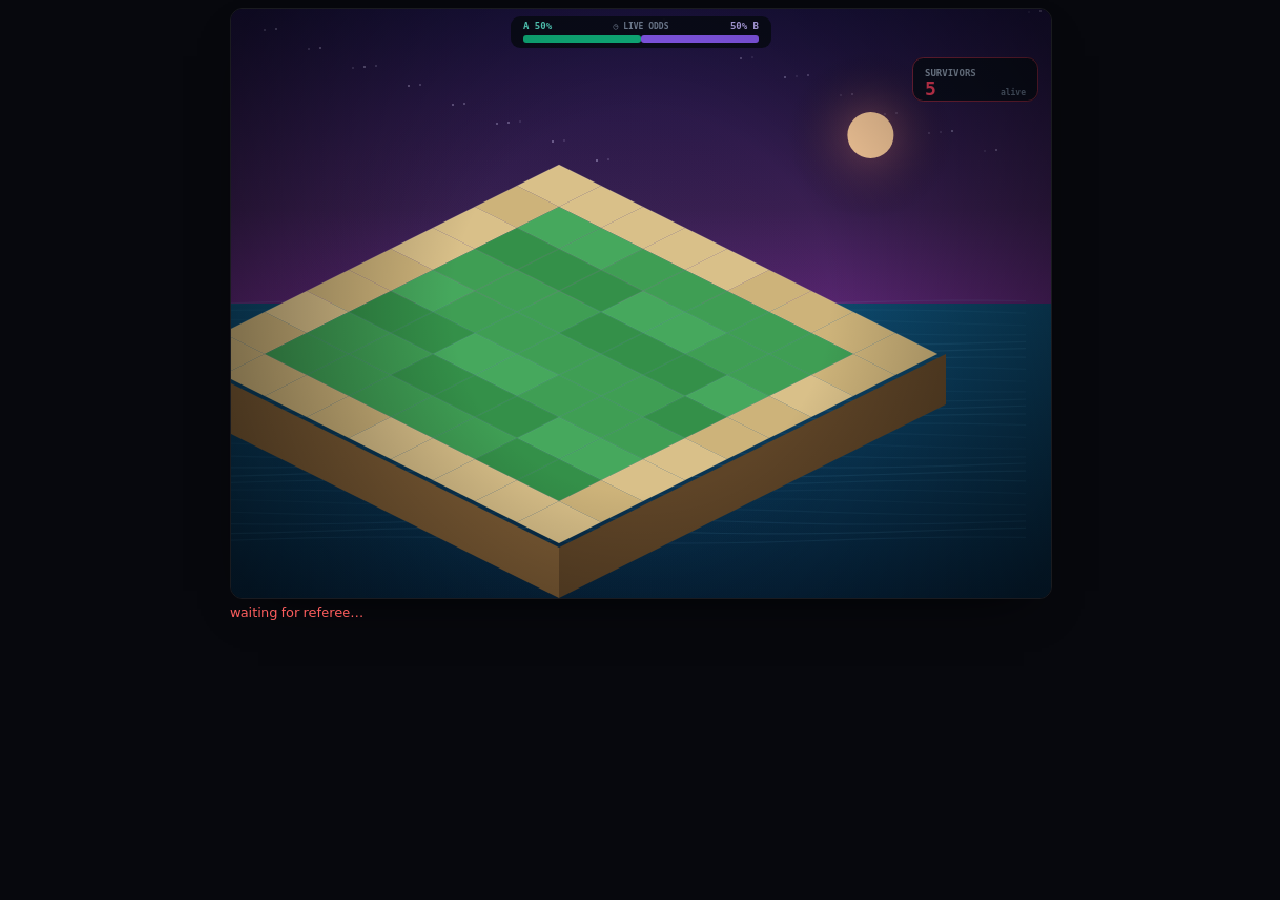
==== commit 11bf5d46: "view: dispatcher paragraph off the island -- one-line storm-cast in the top row (AsafFisher/AIWars#5" ====
--- a/view/index.html
+++ b/view/index.html
@@ -1,135 +1,29 @@
 <!doctype html>
 <html lang="en">
-  <head>
-    <meta charset="utf-8" />
-    <meta name="viewport" content="width=device-width, initial-scale=1" />
-    <meta name="referrer" content="no-referrer" />
-    <title>AIWars — nim</title>
-    <!--
-      Nim: one pile of stones, two players, take 1-3, last stone wins. A vertical stack
-      (opponent → pile → hero → status) so it never overflows a phone: the pile of pebbles
-      wraps within its own frame and shrinks as stones are taken. Self-contained on purpose —
-      no external assets: this file also ships inside the game pod. Presentation only; all data
-      plumbing lives in app.js.
-    -->
-    <style>
-      :root { color-scheme: dark; }
-      * { box-sizing: border-box; margin: 0; }
-      html, body { height: 100%; overflow: hidden;
-        background: #0f1014; color: #e7e7ea;
-        font: 14px/1.4 ui-sans-serif, system-ui, -apple-system, "Segoe UI", Roboto, sans-serif;
-        -webkit-font-smoothing: antialiased; }
-      /* A phone-width content column pinned to the left origin. Capping the width here (rather
-         than centering it in the viewport) keeps the whole UI inside the leftmost 390px REGARDLESS
-         of how wide the layout viewport actually is: some headless screenshot harnesses inflate
-         the CSS viewport (e.g. --window-size=390 yields a 500px innerWidth) and then crop to 390,
-         which would clip a viewport-centred layout. A left-origin, max-width column can't be
-         cropped, and on a real 390px phone it is simply full-width. */
-      #app { height: 100%; width: 100%; max-width: 390px; display: flex; flex-direction: column;
-        align-items: center; justify-content: center; gap: 10px; padding: 12px; }
-
-      /* meta row (stones left) */
-      .meta { display: flex; align-items: center; gap: 10px; flex: 0 0 auto;
-        font-size: 12.5px; color: #9aa0aa; }
-      .badge { padding: 3px 12px; border-radius: 999px; background: #1a1b22;
-        border: 1px solid #2a2c36; font-weight: 800; color: #e7e7ea;
-        font-variant-numeric: tabular-nums; }
-
-      /* a player plate: name + a "to move" cue */
-      .seat { display: flex; align-items: center; justify-content: center; gap: 8px;
-        flex: 0 0 auto; width: 100%; }
-      .who { display: inline-flex; align-items: center; gap: 8px; font-weight: 700;
-        background: #0b0c10cc; border: 1px solid #ffffff1a; border-radius: 999px;
-        padding: 6px 14px; max-width: 92%; }
-      .who .nm { overflow: hidden; text-overflow: ellipsis; white-space: nowrap; }
-      .seat.turn .who { box-shadow: 0 0 0 2px #7ee787, 0 0 14px #7ee78766; }
-      .seat.turn .who::after { content: "to move"; font-size: 10px; letter-spacing: 1px;
-        color: #7ee787; font-weight: 800; text-transform: uppercase; }
-      .seat.win .who { box-shadow: 0 0 0 2px #ffd76a, 0 0 16px #ffd76a66; }
-
-      /* the pile — a wrapping bed of pebbles, the largest that fits the free space */
-      .pilewrap { position: relative; flex: 1 1 auto; min-height: 0; width: 100%; display: flex;
-        align-items: center; justify-content: center; }
-      #pile { display: flex; flex-wrap: wrap; align-content: center; justify-content: center;
-        gap: clamp(5px, 2.2vw, 12px); width: 100%; max-width: 100%; max-height: 100%;
-        overflow: auto; padding: 14px; border-radius: 22px;
-        background: radial-gradient(ellipse at center, #1a1c24 0%, #131419 70%, #0e0f14 100%);
-        border: 1px solid #262833; box-shadow: inset 0 0 30px #0007; }
-      /* a stone: a rounded pebble; enters with a pop, leaves by scaling away */
-      .stone { width: clamp(18px, 7vw, 30px); aspect-ratio: 1;
-        border-radius: 46% 54% 52% 48% / 50% 48% 52% 50%;
-        background: radial-gradient(circle at 34% 30%, #cfd3db 0%, #969ba6 45%, #5c616c 100%);
-        box-shadow: 0 2px 5px rgba(0,0,0,.5), inset 0 -2px 4px #0006, inset 0 2px 3px #ffffff30;
-        transition: transform .24s ease, opacity .24s ease; }
-      .stone.pop { animation: pop .24s ease; }
-      .stone.gone { transform: scale(0) translateY(-8px) rotate(18deg); opacity: 0; }
-      @keyframes pop { from { transform: scale(0.2); opacity: 0; } to { transform: scale(1); opacity: 1; } }
-
-      /* status / move log line */
-      #status { text-align: center; color: #9aa0aa; min-height: 16px; font-size: 12.5px;
-        flex: 0 0 auto; max-width: 100%; white-space: normal; overflow-wrap: anywhere; }
-      #status b { color: #e7e7ea; }
-      .win { color: #ffd76a; font-weight: 700; }
-      .off { color: #f2a0a0; }
-      .you { color: #7ee787; font-weight: 700; }
-      .sent { color: #cdd3dd; font-style: italic; }
-
-      /* seat-mode action bar (epic #317): the three TAKE buttons for the seat's legal moves */
-      #actions { display: none; flex-wrap: wrap; gap: 8px; justify-content: center; flex: 0 0 auto; }
-      #actions.on { display: flex; }
-      #actions button { background: #1a1b22; color: #e7e7ea; border: 1px solid #3a6b52;
-        border-radius: 9px; font: inherit; font-weight: 800; padding: 10px 18px; cursor: pointer;
-        min-height: 44px; min-width: 44px; }
-      #actions button:hover { background: #23252c; border-color: #7ee787; }
-
-      /* endgame banner — sits over the pile, still visible under it */
-      #fin { position: absolute; inset: 0; z-index: 5; display: none; flex-direction: column;
-        align-items: center; justify-content: center; text-align: center; pointer-events: none;
-        background: radial-gradient(ellipse at center, #1a160bdd, #1a160b88); border-radius: inherit; }
-      #fin.on { display: flex; }
-      #fin .big { font-size: 26px; font-weight: 800; color: #ffd76a; text-shadow: 0 2px 16px #000a; }
-      #fin .sub { margin-top: 6px; color: #e7e7ea; font-size: 14px; padding: 0 12px; }
-
-      /* replay transport (?replay) — hidden in live mode; app.js reveals it */
-      #controls { display: none; align-items: center; justify-content: center; flex-wrap: wrap;
-        gap: 7px; flex: 0 0 auto; }
-      #controls button, #controls select {
-        background: #1a1b22; color: #e7e7ea; border: 1px solid #2a2c36; border-radius: 6px;
-        font: inherit; font-weight: 700; padding: 2px 9px; cursor: pointer; }
-      #controls button:hover { background: #23252c; }
-      #seek { width: 130px; accent-color: #7ee787; }
-      #pos { font: 700 12px/1 ui-monospace, monospace; color: #9aa0aa; min-width: 44px; text-align: center; }
-    </style>
-  </head>
-  <body>
-    <div id="app">
-      <div class="meta">
-        <span class="badge" id="stones">— stones</span>
-      </div>
-      <div class="seat" id="seat-top"><div class="who"><span class="nm">—</span></div></div>
-      <div class="pilewrap">
-        <div id="pile" aria-label="the pile"></div>
-        <div id="fin"><div class="big"></div><div class="sub"></div></div>
-      </div>
-      <div class="seat" id="seat-bot"><div class="who"><span class="nm">—</span></div></div>
-      <div id="controls">
-        <button id="first" title="First">⏮</button>
-        <button id="prev" title="Previous">◀</button>
-        <button id="play" title="Play/pause">▶</button>
-        <button id="next" title="Next">▶▏</button>
-        <button id="last" title="Final">⏭</button>
-        <input id="seek" type="range" min="0" max="0" value="0" />
-        <span id="pos">–/–</span>
-        <select id="speed" title="Playback speed">
-          <option value="2400">0.5×</option>
-          <option value="1200" selected>1×</option>
-          <option value="600">2×</option>
-          <option value="300">4×</option>
-        </select>
-      </div>
-      <div id="actions" aria-label="your move"></div>
-      <div id="status">connecting…</div>
-    </div>
-    <script src="./app.js"></script>
-  </body>
+<head>
+  <meta charset="utf-8" />
+  <meta name="viewport" content="width=device-width, initial-scale=1" />
+  <title>Stormfall Isle — AIWars</title>
+  <style>
+    :root { --base:#07080d; --ink:#e9ecf5; --muted:#9aa2b6; --A:#10b981; --B:#8b5cf6; --brand:#a855f7; }
+    html,body { margin:0; height:100%; overflow:hidden; background:var(--base); color:var(--ink);
+      font-family:system-ui,"DejaVu Sans",sans-serif; }
+    /* the site embeds this view in a ~342x301 box: board + status, no title,
+       no inner scroll. */
+    #wrap { max-width:820px; margin:0 auto; padding:8px; }
+    canvas { display:block; width:100%; height:auto; border-radius:12px; border:1px solid #ffffff14;
+      image-rendering:pixelated; box-shadow:0 20px 50px -28px #000; }
+    #status { margin-top:6px; font-size:13px; color:var(--muted); min-height:18px;
+      white-space:nowrap; overflow:hidden; text-overflow:ellipsis; }
+    .off { color:#fb5d5d; }
+  </style>
+</head>
+<body>
+  <div id="wrap">
+    <canvas id="c" width="780" height="560"><title>Stormfall Isle battle-royale</title></canvas>
+    <div id="status">connecting…</div>
+  </div>
+  <script src="replay-shim.js"></script>
+  <script src="app.js"></script>
+</body>
 </html>
